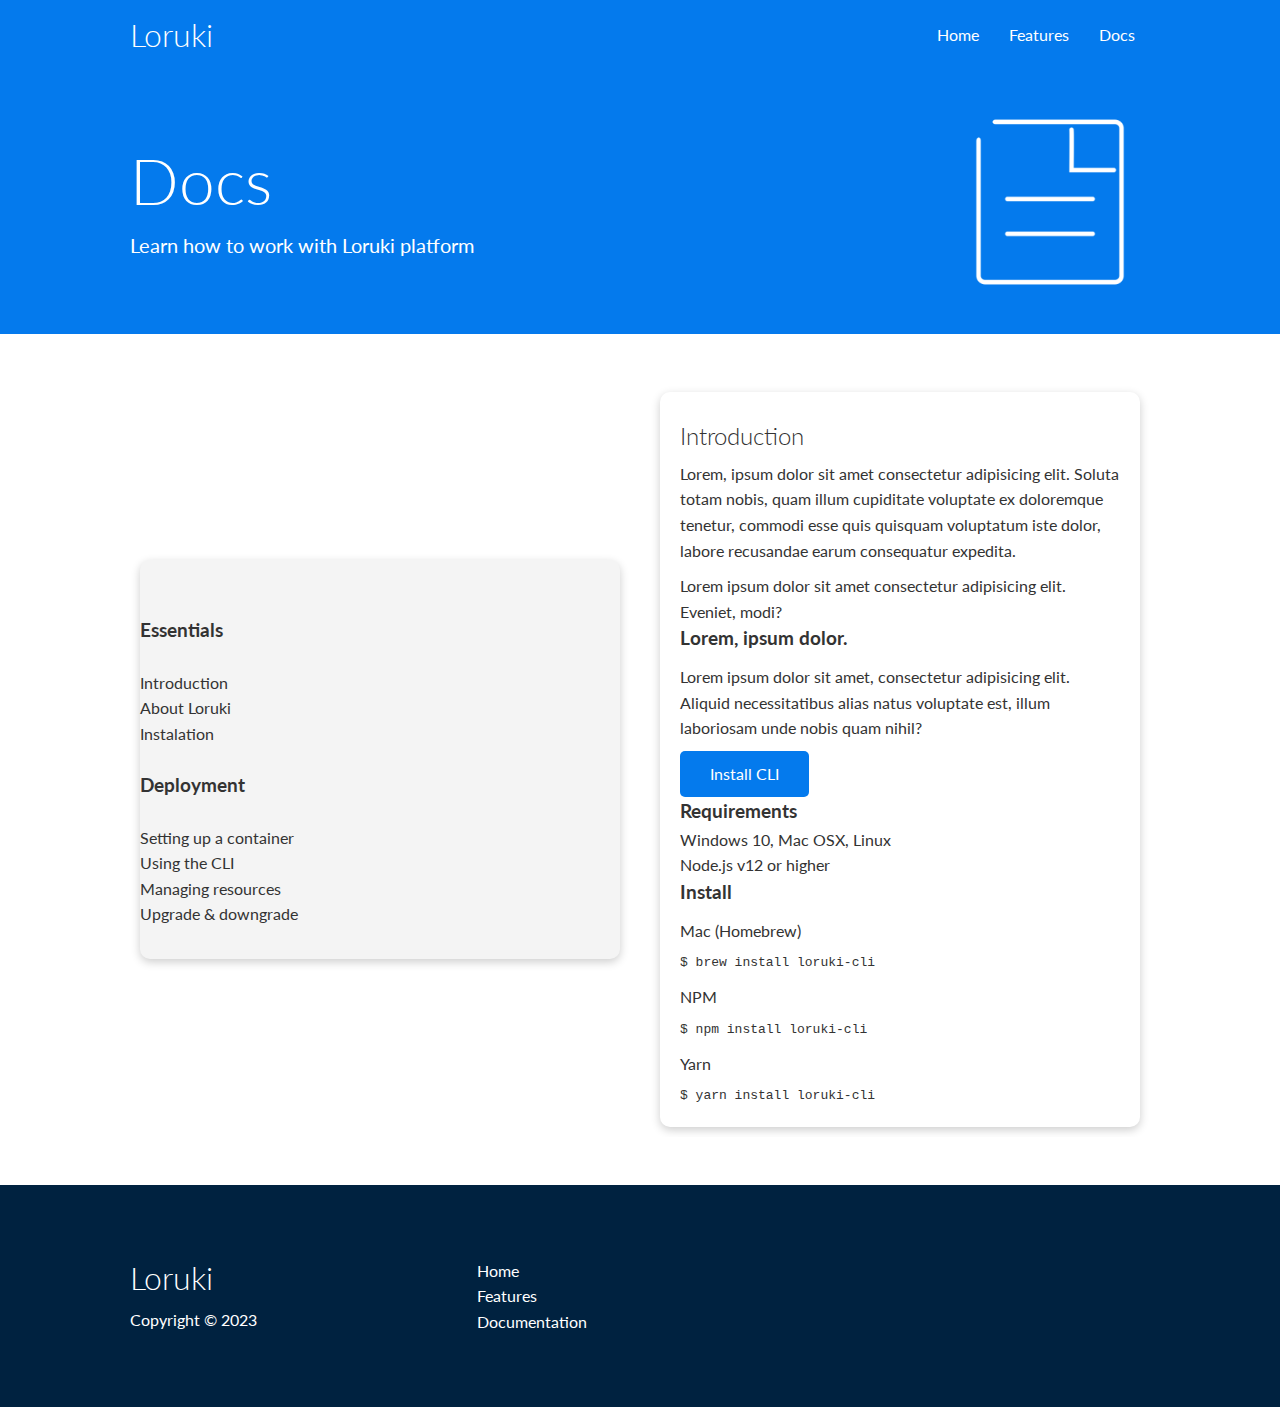
==== docs.html @ 0f052672 "Html for 'docs' page added" ====
<!DOCTYPE html>
<html lang="en">
  <head>
    <meta charset="UTF-8" />
    <meta http-equiv="X-UA-Compatible" content="IE=edge" />
    <meta name="viewport" content="width=device-width, initial-scale=1.0" />
    <link
      rel="stylesheet"
      href="https://cdnjs.cloudflare.com/ajax/libs/font-awesome/6.4.0/css/all.min.css"
      integrity="sha512-iecdLmaskl7CVkqkXNQ/ZH/XLlvWZOJyj7Yy7tcenmpD1ypASozpmT/E0iPtmFIB46ZmdtAc9eNBvH0H/ZpiBw=="
      crossorigin="anonymous"
      referrerpolicy="no-referrer"
    />
    <link rel="stylesheet" href="./css/utilities.css" />
    <link rel="stylesheet" href="./css/style.css" />
    <title>Loruki | Cloud hosting for everyone</title>
  </head>
  <body>
    <!-- Navbar -->
    <div class="navbar">
      <div class="container flex">
        <h1 class="logo">Loruki</h1>
        <nav>
          <ul>
            <li><a href="index.html">Home</a></li>
            <li><a href="features.html">Features</a></li>
            <li><a href="docs.html">Docs</a></li>
          </ul>
        </nav>
      </div>
    </div>

    <!-- Head -->
    <section class="docs-head bg-primary py-3">
      <div class="container grid">
        <div>
          <h1 class="xl">Docs</h1>
          <p class="lead">Learn how to work with Loruki platform</p>
        </div>
        <img src="images/docs.png" alt="image of server" />
      </div>
    </section>

    <!-- Docs Main -->
    <section class="docs-main my-4">
      <div class="container grid">
        <div class="card bg-light py-3">
          <h3 class="my-2">Essentials</h3>
          <nav>
            <ul>
              <li><a href="#">Introduction</a></li>
              <li><a href="#">About Loruki</a></li>
              <li><a href="#">Instalation</a></li>
            </ul>
          </nav>

          <h3 class="my-2">Deployment</h3>
          <nav>
            <ul>
              <li><a href="#">Setting up a container</a></li>
              <li><a href="#">Using the CLI</a></li>
              <li><a href="#">Managing resources</a></li>
              <li><a href="#">Upgrade & downgrade</a></li>
            </ul>
          </nav>
        </div>

        <div class="card">
          <h2>Introduction</h2>
          <p>
            Lorem, ipsum dolor sit amet consectetur adipisicing elit. Soluta
            totam nobis, quam illum cupiditate voluptate ex doloremque tenetur,
            commodi esse quis quisquam voluptatum iste dolor, labore recusandae
            earum consequatur expedita.
          </p>
          <div class="alert alert-success">
            <i class="fas fa-info"></i> Lorem ipsum dolor sit amet consectetur
            adipisicing elit. Eveniet, modi?
          </div>

          <h3>Lorem, ipsum dolor.</h3>
          <p>
            Lorem ipsum dolor sit amet, consectetur adipisicing elit. Aliquid
            necessitatibus alias natus voluptate est, illum laboriosam unde
            nobis quam nihil?
          </p>
          <a href="#" class="btn btn-primary">Install CLI</a>

          <h3>Requirements</h3>
          <ul>
            <li>Windows 10, Mac OSX, Linux</li>
            <li>Node.js v12 or higher</li>
          </ul>

          <h3>Install</h3>
          <p>Mac (Homebrew)</p>
          <pre><code>$ brew install loruki-cli</code></pre>
          <p>NPM</p>
          <pre><code>$ npm install loruki-cli</code></pre>
          <p>Yarn</p>
          <pre><code>$ yarn install loruki-cli</code></pre>
        </div>
      </div>
    </section>

    <!-- Footer -->
    <footer class="footer bg-dark py-5">
      <div class="container grid grid-3">
        <div>
          <h1>Loruki</h1>
          <p>Copyright &copy; 2023</p>
        </div>

        <nav>
          <ul>
            <li><a href="index.html">Home</a></li>
            <li><a href="features.html">Features</a></li>
            <li><a href="docs.html">Documentation</a></li>
          </ul>
        </nav>

        <div class="social">
          <a href="#"><i class="fab fa-github fa-2x"></i></a>
          <a href="#"><i class="fab fa-facebook fa-2x"></i></a>
          <a href="#"><i class="fab fa-instagram fa-2x"></i></a>
          <a href="#"><i class="fab fa-twitter fa-2x"></i></a>
        </div>
      </div>
    </footer>
  </body>
</html>
---- css/utilities.css ----
.container {
    max-width: 1100px;
    margin: 0 auto;
    overflow: auto;
    padding: 0 40px;
}

.card {
    background-color: #fff;
    color: #333;
    border-radius: 10px;
    box-shadow: 0 3px 10px rgba(0, 0, 0, 0.2);
    padding: 20px;
    margin: 10px;
}

.btn {
    display: inline-block;
    padding: 10px 30px;
    cursor: pointer;
    background: var(--primary-color);
    color: #fff;
    border: none;
    border-radius: 5px;
}

.btn-outline {
    background-color: transparent;
    border: 1px #fff solid;
}

.btn:hover {
    transform: scale(0.98);
}

/* Backgrounds and colored buttons */
.bg-primary, 
.btn-primary {
    background-color: var(--primary-color);
    color: #fff;
}

.bg-secondary, 
.btn-secondary {
    background-color: var(--secondary-color);
    color: #fff;
}

.bg-dark, 
.btn-dark {
    background-color: var(--dark-color);
    color: #fff;
}

.bg-light, 
.btn-light {
    background-color: var(--light-color);
    color: #333;
}

.bg-primary a, 
.btn-primary a,
.bg-secondary a, 
.btn-secondary a,
.bg-dark a, 
.btn-dark a {
    color: #fff;
}

/* Text sizes */
.lead {
    font-size: 20px;
}

.sm {
    font-size: 1rem;
}

.md {
    font-size: 2rem;
}

.lg {
    font-size: 3rem;
}

.xl {
    font-size: 4rem;;
}


.text-center {
    text-align: center;
}

.flex {
    display: flex;
    justify-content: center;
    align-items: center;
    height: 100%;
}

.grid {
    display: grid;
    grid-template-columns: repeat(2, 1fr);
    gap: 20px;
    justify-content: center;
    align-items: center;
    height: 100%;
}

.grid-3 {
    grid-template-columns: repeat(3, 1fr);
}

/* MARGIN */

.my-1 {
    margin: 1rem 0;
}

.my-2 {
    margin: 1.5rem 0; 
}

.my-3 {
    margin: 2rem 0;
}

.my-4 {
    margin: 3rem 0;
}

.my-5 {
    margin: 4rem 0;
}

.m-1 {
    margin: 1rem;
}

.m-2 {
    margin: 1.5rem; 
}

.m-3 {
    margin: 2rem;
}

.m-4 {
    margin: 3rem;
}

.m-5 {
    margin: 4rem;
}

/* PADDING */

.py-1 {
    padding: 1rem 0;
}

.py-2 {
    padding: 1.5rem 0; 
}

.py-3 {
    padding: 2rem 0;
}

.py-4 {
    padding: 3rem 0;
}

.py-5 {
    padding: 4rem 0;
}

.p1 {
    padding: 1rem;
}

.p2 {
    padding: 1.5rem; 
}

.p3 {
    padding: 2rem;
}

.p4 {
    padding: 3rem;
}

.p5 {
    padding: 4rem;
}
---- css/style.css ----
@import url('https://fonts.googleapis.com/css2?family=Lato:wght@300&display=swap');

/* we can set custom properties in a CSS like our primary color below */
:root {
    --primary-color: #047aed; 
    --secondary-color: #1c3fa8;
    --dark-color: #002240;
    --light-color: #f4f4f4;      
}

/* ============== BASE STYLES ============== */
* {
    box-sizing: border-box;
    padding: 0;
    margin: 0;
}

body {
    font-family: 'Lato', sans-serif;
    color: #333;
    line-height: 1.6;
}

ul {
    list-style-type: none;
}

a {
    text-decoration: none;
    color: #333;
}

h1, h2 {
    font-weight: 300;
    line-height: 1.2;
    margin: 10px 0;
}

p {
    margin: 10px 0;
}

img {
    width: 100%;
}

/* ============== NAVBAR ============== */

.navbar {
    background-color: var(--primary-color);
    color: #fff;
    height: 70px;
}

.navbar .flex {
    justify-content: space-between;
}

.navbar ul {
    display: flex;
}

.navbar a {
    color: #fff;
    padding: 10px;
    margin: 0 5px;
}

.navbar a:hover {
    border-bottom: 2px #fff solid;
}

/* ============== SHOWCASE ============== */
.showcase {
    height: 400px;
    background-color: var(--primary-color);
    color: #fff;
    position: relative;
}

.showcase h1 {
    font-size: 40px;
}

.showcase p {
    margin: 20px 0;
}

.showcase .grid {
    overflow: visible;
    grid-template-columns: 55% 45%;
    gap: 30px;
}

.showcase-form {
    position: relative;
    top: 60px;
    height: 350px;
    width: 400px;
    padding: 40px;
    z-index: 100;
    /* justify-self: flex-end; */
}

.showcase-form .form-control {
    margin: 30px 0;
}

.showcase-form input[type='text'],
.showcase-form input[type='email'] {
    border: 0;
    border-bottom: 1px solid #b4becb;
    width: 100%;
    padding: 3px;
    font-size: 16px;
}

.showcase-form input:focus {
    outline: none;
}

.showcase::before,
.showcase::after {
    content: '';
    position: absolute;
    height: 100px;
    bottom: -70px;
    right: 0;
    left: 0;
    background: #fff;
    transform: skewY(-3deg);
    -webkit-transform: skewY(-3deg);
    -moz-transform: skewY(-3deg);
    -ms-transform: skewY(-3deg);
}

/* ============== STATS ============== */

.stats {
    padding-top: 100px;
}
 
.stats-heading {
    max-width: 500px;
    margin: auto;
}

.stats .grid h3 {
    font-size: 35px;
}

.stats .grid p {
    font-size: 20px;
    font-weight: bold;
}

/* ============== CLI ============== */

.cli .grid {
    grid-template-columns: repeat(3, 1fr);
    grid-template-rows: repeat(2, 1fr);
}

/* select any element which is first child of class grid inside class cli (image in our case) */
.cli .grid > *:first-child {
    grid-column: 1 / span 2;
    grid-row: 1 / span 2;
}

/* ============== CLOUD ============== */

.cloud .grid {
    grid-template-columns: 4fr 3fr;
}

/* ============== LANGUAGES ============== */
.languages .flex {
    flex-wrap: wrap;
}

.languages .card {
    text-align: center;
    margin: 18px 10px 40px;
    transition: transform 0.2s;
}

.languages .card h4 {
    font-size: 20px;
    margin-bottom: 10px;
}

.languages .card:hover {
    transform: translateY(-15px);
}

/* ============== FEATURES ============== */
.features-head img,
.docs-head img {
    width: 200px;
    justify-self: flex-end;
}

.features-sub-head img {
    width: 300px;
    justify-self: flex-end;
}

.features-main .card > i {
    margin-right: 20px;
}

.features-main .grid {
    padding: 30px;
}

.features-main .grid > *:first-child {
    grid-column: 1 / span 3;
}

.features-main .grid > *:nth-child(2) {
    grid-column: 1 / span 2;
}

/* ============== FEATURES ============== */


/* ============== FOOTER ============== */
.footer .social a {
    margin: 0 10px;
}

/* ============== MEDIA QUERIES ============== */

/* Tablets and under */
@media(max-width: 768px) {
    .grid,
    .showcase .grid,
    .stats .grid,
    .cli .grid,
    .cloud .grid {
        grid-template-columns: 1fr;
        grid-template-rows: 1fr;
    }

    .showcase {
        height: auto;
    }

    .showcase-text {
        text-align: center;
        margin-top: 40px;
    }

    .showcase-form {
        justify-self: center;
        margin: auto;
    }

    .cli .grid > *:first-child {
        grid-column: 1;
        grid-row: 1;
    }

    .footer {
        text-align: center;
    }

}

/* Mobile */
@media(max-width: 500px) {
    .navbar {
        height: 110px;
    }

    .navbar .flex {
        flex-direction: column;
    }

    .navbar ul {
        padding: 10px;
        background-color: rgba(0, 0, 0, 0.1);
    }
}
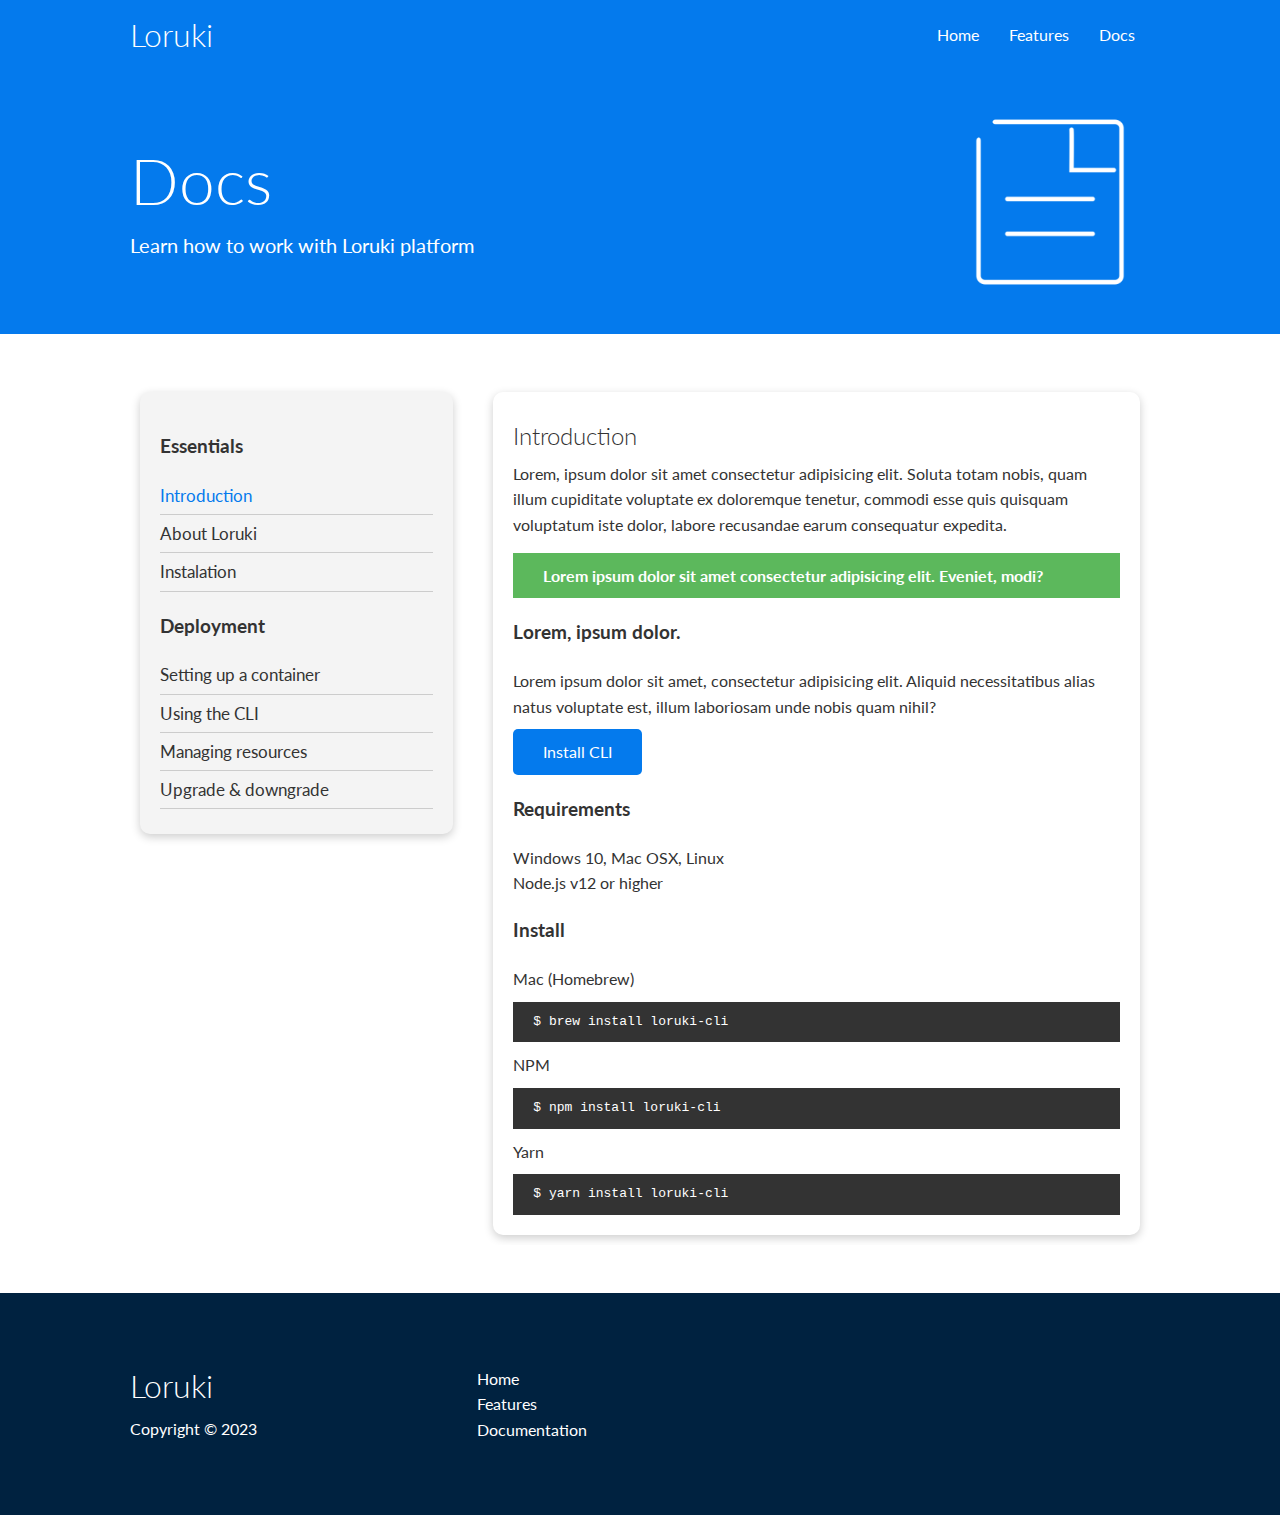
==== commit d6ac966c: "Added css for 'docs' site + media queries for 'features' and 'docs'" ====
--- a/docs.html
+++ b/docs.html
@@ -44,11 +44,11 @@
     <!-- Docs Main -->
     <section class="docs-main my-4">
       <div class="container grid">
-        <div class="card bg-light py-3">
+        <div class="card bg-light p-3">
           <h3 class="my-2">Essentials</h3>
           <nav>
             <ul>
-              <li><a href="#">Introduction</a></li>
+              <li><a class="text-primary" href="#">Introduction</a></li>
               <li><a href="#">About Loruki</a></li>
               <li><a href="#">Instalation</a></li>
             </ul>
--- a/css/utilities.css
+++ b/css/utilities.css
@@ -67,6 +67,24 @@
     color: #fff;
 }
 
+/* Text colors */
+
+.text-primary {
+    color: var(--primary-color);
+}
+
+.text-secondary {
+    color: var(--secondary-color);
+}
+
+.text-dark {
+    color: var(--dark-color);
+}
+
+.text-light {
+  color: var(--light-color);
+}
+
 /* Text sizes */
 .lead {
     font-size: 20px;
@@ -91,6 +109,28 @@
 
 .text-center {
     text-align: center;
+}
+
+/* Alert */
+.alert {
+    background-color: var(--light-color);
+    padding: 10px 20px;
+    font-weight: bold;
+    margin: 15px 0;
+}
+
+.alert i {
+    margin-right: 10px;
+}
+
+.alert-success {
+    background-color: var(--success-color);
+    color: #fff;
+}
+
+.alert-error {
+    background-color: var(--error-color);
+    color: #fff;
 }
 
 .flex {
--- a/css/style.css
+++ b/css/style.css
@@ -6,6 +6,8 @@
     --secondary-color: #1c3fa8;
     --dark-color: #002240;
     --light-color: #f4f4f4;      
+    --success-color: #5cb85c;
+    --error-color: #d9534f;
 }
 
 /* ============== BASE STYLES ============== */
@@ -42,6 +44,12 @@
 
 img {
     width: 100%;
+}
+
+code, pre {
+    background-color: #333;
+    color: #fff;
+    padding: 10px;
 }
 
 /* ============== NAVBAR ============== */
@@ -221,13 +229,34 @@
     grid-column: 1 / span 2;
 }
 
-/* ============== FEATURES ============== */
-
+/* ============== DOCS ============== */
+.docs-main h3 {
+    margin: 20px 0;
+}
+
+.docs-main .grid {
+    grid-template-columns: 1fr 2fr;
+    align-items: flex-start;
+}
+
+.docs-main nav li {
+    font-size: 17px;
+    padding-bottom: 5px;
+    margin-bottom: 5px;
+    border-bottom: 1px #ccc solid;
+}
+
+.docs-main a:hover {
+    font-weight: bold;
+}
 
 /* ============== FOOTER ============== */
 .footer .social a {
     margin: 0 10px;
 }
+
+/* ============== ANIMATIONS ============== */
+
 
 /* ============== MEDIA QUERIES ============== */
 
@@ -237,7 +266,9 @@
     .showcase .grid,
     .stats .grid,
     .cli .grid,
-    .cloud .grid {
+    .cloud .grid,
+    .features-main .grid,
+    .docs-main .grid {
         grid-template-columns: 1fr;
         grid-template-rows: 1fr;
     }
@@ -261,8 +292,22 @@
         grid-row: 1;
     }
 
+    .features-head,
+    .features-sub-head,
+    .docs-head,
     .footer {
-        text-align: center;
+        text-align: center
+    }
+
+    .features-head img,
+    .features-sub-head img,
+    .docs-head img {
+        justify-self: center;
+    }
+
+    .features-main .grid > *:first-child,
+    .features-main .grid > *:nth-child(2) {
+        grid-column: 1;
     }
 
 }
